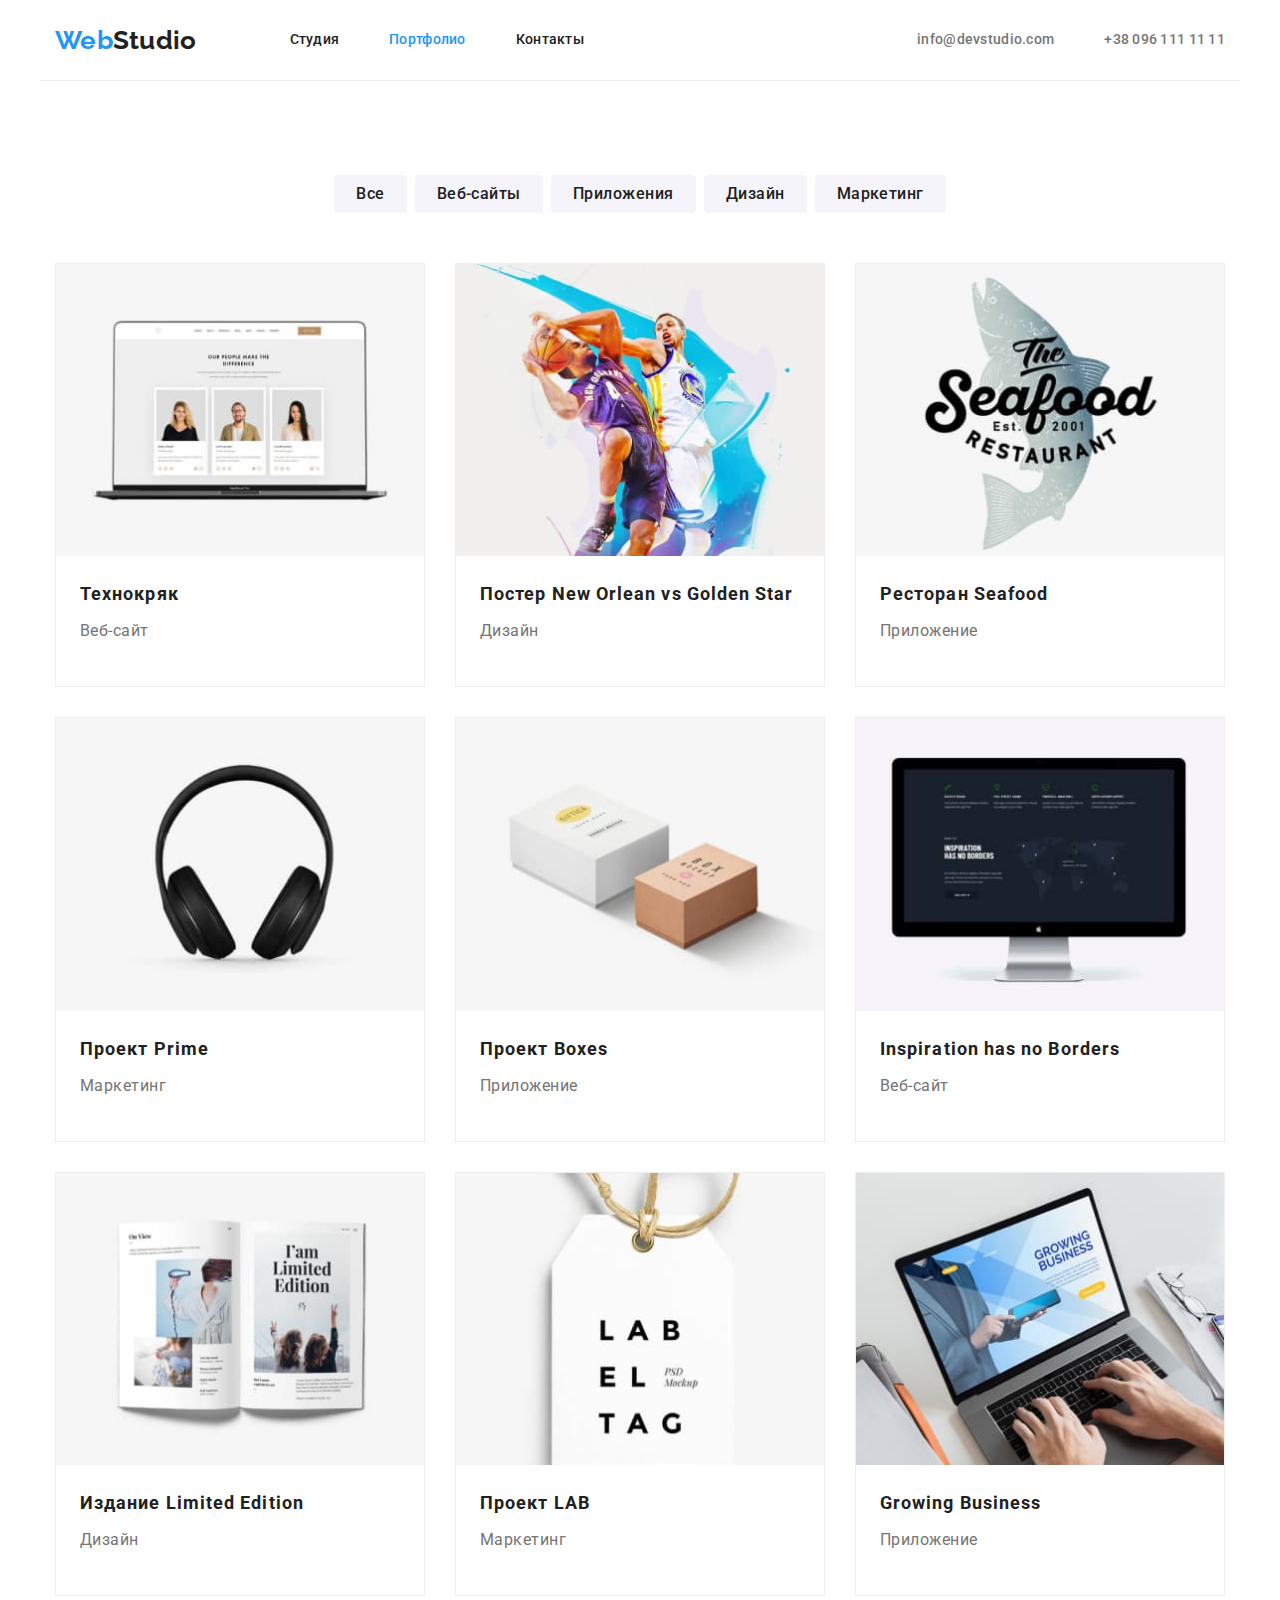
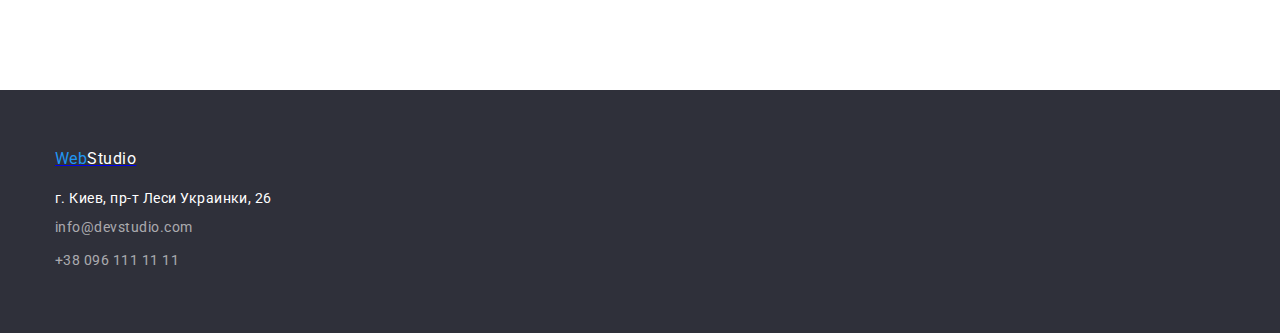
==== portfolio.html @ 875bd683 "add files" ====
<!DOCTYPE html>
<html lang="ru">
<head>
    <meta charset="UTF-8">
    <meta http-equiv="X-UA-Compatible" content="IE=edge">
    <meta name="viewport" content="width=device-width, initial-scale=1.0">
    <title>Document</title>
    <link href="https://fonts.googleapis.com/css2?family=Raleway:wght@700&family=Roboto:wght@400;500;700;900&display=swap" rel="stylesheet">
    <link rel="stylesheet" href="https://cdnjs.cloudflare.com/ajax/libs/modern-normalize/1.1.0/modern-normalize.min.css">
    <link rel="stylesheet" href="./css/styles.css">    
</head>
<body>
    <header class="page-header">
        <nav class="container site-nav">
            <a href="./index.html" class="logo"><span class="logo-web">Web</span><span class="logo-studio">Studio</span></a>
            <ul class="nav-nav list">
                <li class="item">
                    <a href="./index.html" class="site-nav-link">Студия</a>
                </li>
                <li class="item">
                    <a href="./portfolio.html" class="site-nav-link current">Портфолио</a>
                </li>
                <li class="item">
                    <a href="#" class="site-nav-link">Контакты</a>
                </li>
            </ul>
            <ul class="nav-contacts list">
                <li class="item">
                    <a href="mailto:info@devstudio.com" class="site-nav-contacts">info@devstudio.com</a>
                </li>
                <li class="item">
                    <a href="tel:+380961111111" class="site-nav-contacts">+38 096 111 11 11</a>
                </li>
            </ul>
        </nav>
</header>
    <main>
        <section class="section">
            <div class="container">
                <h1 class="jobs-portfolio">Наши работы</h1>
                <ul class="nav-filter list">
                    <li class="nav-filter-item">
                        <button type="button" class="nav-filter-btn">Все</button>
                    </li>
                    <li class="nav-filter-item">
                        <button type="button" class="nav-filter-btn">Веб-сайты</button>
                    </li>
                    <li class="nav-filter-item">
                        <button type="button" class="nav-filter-btn">Приложения</button>
                    </li>
                    <li class="nav-filter-item">
                        <button type="button" class="nav-filter-btn">Дизайн</button>
                    </li>
                    <li class="nav-filter-item">
                        <button type="button" class="nav-filter-btn">Маркетинг</button>
                    </li>
                </ul>
            <ul class="projects list">
                <li class="projects-item">
                    <a href="#" class="project-link">
                        <img src="./images/technokryak.jpg" alt="Веб сайт Технокряк" width="370" height="294" class="project-img">
                        <h2 class="project-title">Технокряк</h2>
                        <p class="project-type">Веб-сайт</p>
                        <p class="project-description">Lorem ipsum, dolor sit amet consectetur adipisicing elit. Corporis, expedita?</p>
                    </a>
                </li>
                <li class="projects-item">
                    <a href="#" class="project-link">
                        <img src="./images/poster-bbal.jpg" alt="Дизайн афиши бля баскетбольной игры" width="370" height="294" class="project-img">
                        <h2 class="project-title">Постер New Orlean vs Golden Star</h2>
                        <p class="project-type">Дизайн</p>
                        <p class="project-description">Lorem ipsum, dolor sit amet consectetur adipisicing elit. Corporis, expedita?</p>
                    </a>
                </li>
                <li class="projects-item">
                    <a href="#" class="project-link">
                        <img src="./images/seafood-restaurant.jpg" alt="Приложение для Ресторана морепродуктов" width="370" height="294" class="project-img">
                        <h2 class="project-title">Ресторан Seafood</h2>
                        <p class="project-type">Приложение</p>
                        <p class="project-description">Lorem ipsum, dolor sit amet consectetur adipisicing elit. Corporis, expedita?</p>
                    </a>
                </li>
                <li class="projects-item">
                    <a href="#" class="project-link">
                        <img src="./images/project-prime.jpg" alt="Маркетинговый Проект Прайм" width="370" height="294" class="project-img">
                        <h2 class="project-title">Проект Prime</h2>
                        <p class="project-type">Маркетинг</p>
                        <p class="project-description">Lorem ipsum, dolor sit amet consectetur adipisicing elit. Corporis, expedita?</p>
                    </a>
                </li>
                <li class="projects-item">
                    <a href="#" class="project-link">
                        <img src="./images/project-boxes.jpg" alt="Приложение Коробки" width="370" height="294" class="project-img">
                        <h2 class="project-title">Проект Boxes</h2>
                        <p class="project-type">Приложение</p>
                        <p class="project-description">Lorem ipsum, dolor sit amet consectetur adipisicing elit. Corporis, expedita?</p>
                    </a>
                </li>
                <li class="projects-item">
                    <a href="#" class="project-link">
                        <img src="./images/inspiration-has-no-borders.jpg" alt="Веб сайт Вдохновение" width="370" height="294" class="project-img">
                        <h2 class="project-title">Inspiration has no Borders</h2>
                        <p class="project-type">Веб-сайт</p>
                        <p class="project-description">Lorem ipsum, dolor sit amet consectetur adipisicing elit. Corporis, expedita?</p>
                    </a>
                </li>
                <li class="projects-item">
                    <a href="#" class="project-link">
                        <img src="./images/limited-edition.jpg" alt="Дизайн издания" width="370" height="294" class="project-img">
                        <h2 class="project-title">Издание Limited Edition</h2>
                        <p class="project-type">Дизайн</p>
                        <p class="project-description">Lorem ipsum, dolor sit amet consectetur adipisicing elit. Corporis, expedita?</p>
                    </a>
                </li>
                <li class="projects-item">
                    <a href="#" class="project-link">
                        <img src="./images/project-lab.jpg" alt="Маркетинговый проект LAB" width="370" height="294" class="project-img">
                        <h2 class="project-title">Проект LAB</h2>
                        <p class="project-type">Маркетинг</p>
                        <p class="project-description">Lorem ipsum, dolor sit amet consectetur adipisicing elit. Corporis, expedita?</p>
                    </a>
                </li>
                <li class="projects-item">
                    <a href="#" class="project-link">
                        <img src="./images/app-gw.jpg" alt="Приложение для бизнеса" width="370" height="294" class="project-img">
                        <h2 class="project-title">Growing Business</h2>
                        <p class="project-type">Приложение</p>
                        <p class="project-description">Lorem ipsum, dolor sit amet consectetur adipisicing elit. Corporis, expedita?</p>
                    </a>
                </li>
            </ul>
            </div>     
        </section>
    </main>
    <footer class="section page-footer">
        <div class="container">
            <a href="./index.html" class="logo-footer"><span class="logo-web">Web</span><span class="logo-studio-footer">Studio</span></a>
        <address>
            <ul class="adress list">
                <li class="list-adress-item">
                    <a href="https://goo.gl/maps/piqngm7oDQpEDh6u6" target="_blank" rel="noopener nofollow noreferrer" class="footer-address">г. Киев, пр-т Леси Украинки, 26</a>
                </li>
                <li class="list-adress-item">
                    <a href="mailto:info@devstudio.com" class="footer-contacts">info@devstudio.com</a>
                </li>
                <li class="list-adress-item">
                    <a href="tel:+380961111111" class="footer-contacts">+38 096 111 11 11</a>
                </li>
            </ul>
        </address>
        </div>
    </footer>
</body>
</html>
---- css/styles.css ----
html {
	box-sizing: border-box;
}
*,
*::after,
*::before {
	box-sizing: inherit;
}
/* Стили для обнуления верхних отступов у элементов */
h1,
h2,
h3,
h4,
h5,
h6,
p {
	margin-top: 0;
}
/* Класс для обнуления базовых свойств у списков (ul) */
.list {
	list-style: none;
	padding-left: 0;
	margin: 0;
}
/* Класс для обнуления базовых свойств у ссылок */
.link {
	text-decoration: none;
	color: inherit;
}
/* Свойства для корректного отображения картинок */
img {
	display: block;
	max-width: 100%;
	height: auto;
}
/* Свойства для обнуления курсива у address */
address {
	font-style: normal;
}

:root{
    --text-color-black: #212121;
    --color-white: #FFFFFF;
    --text-color-gray: #757575;
    --text-color-contacts-footer: rgba(255,255,255,0.6);
    --accent-color-main: #2196F3;
    --secondary-background-color: #f5f4fa;

}

/* all pages */
body {
   background-color: E5E5E5;
   font-family: Roboto, sans-serif; 
   letter-spacing: 0.03em;
   color: var(--text-color-gray);
   margin: 0;
}

.section {
    padding-top: 94px;
    padding-bottom: 94px;
}

.container {
    margin-left: auto;
    margin-right: auto;
    width: 1200px;
    padding-left: 15px;
    padding-right: 15px;    
    
    /* outline: 1px solid tomato; */
}


/* Header */
.page-header {
    display: flex;
    align-items: center;
    background-color: var(--color-white);
}

.logo {
    display: flex;
    font-family: raleway, sans-serif;
    font-weight: 700;
    font-size: 26px;
    line-height: 1.19;
    text-decoration: none;
}

.logo-web {
    display: block;
    color: var(--accent-color-main);
}

.logo-studio {
    display: block;
    color: var(--text-color-black);
}


.site-nav {
    display: flex;
    align-items: center;
    font-size: 14px;
    font-weight: 500;
    line-height: 1.14;
    letter-spacing: 0.02em;
    color: var(--text-color-black);
    border-bottom: 1px solid #ECECEC;

    /* outline: 1px solid tomato; */
}



.nav-nav .item+.item {
    margin-left: 50px;
}

.nav-nav {
    display: flex;
    margin-left: 93px;
} 

.nav-contacts {
    display: flex;
    padding-top: 32px;
    padding-bottom: 32px;
    margin-left: auto;

    /* outline: 1px solid tomato; */
}

.nav-contacts .item+.item {
    margin-left: 50px;
}


.site-nav-link {
    display: inline-block;
    padding-top: 32px;
    padding-bottom: 32px;

    text-decoration: none;
    color: var(--text-color-black);
}

.site-nav-link:hover {
    color: var(--accent-color-main);
}

.site-nav-link:focus {
    color: var(--accent-color-main);
}

.site-nav-contacts {
    display: block;
    color: var(--text-color-gray);
    letter-spacing: 0.02em;
    text-decoration: none;
    
    
    /* background-color: tomato; */
}

.current,
.site-nav-contacts:focus,
.site-nav-contacts:hover {
    color: var(--accent-color-main);
}


/* body index */

.hero {
    text-align: center;
    }

.hero-section {
    background-color: #2F303A;
}

.hero-title {
    font-weight: 900;
    margin-bottom: 30px;
    padding-left: 252px;
    padding-right: 252px;
    font-size: 44px;
    line-height: 1.36; 
    text-align: center;
    letter-spacing: 0.06em;
    text-transform: uppercase;
    color: var(--color-white);

    /* background-color: teal; */

}

.btn-hero {
    display: inline-block;
    border-radius: 4px;
    border: none;
    min-width: 200px;
    padding: 10 32;
    font-family: Roboto, sans-serif;
    background-color: var(--accent-color-main);
    color: var(--color-white);
    font-weight: 700;
    font-size: 16px;
    line-height: 1.87;
    letter-spacing: 0.03em;
    cursor: pointer;
}

.btn-hero:hover {
    background-color: #188CE8;
    color: var(--color-white);
    font-weight: 700;
    font-size: 16px;
    line-height: 1.87;    
}

/* benefits */

.benefits-titles {
    color: transparent;
    font-size: 0;
}

.benefits-grid {
    display: flex;
}

.benefits-list {
    width: 270px;
}
.benefits-grid .benefits-list+.benefits-list {
    margin-left: 50px;
}

.benefits-title {
    margin-bottom: 10px;
    font-weight: 700;
    font-size: 14px;
    line-height: 1.14;
    text-transform: uppercase;
    color: var(--text-color-black);

    outline: 1 solid tomato;
}

.benefits-description {
    font-size: 14px;
    line-height: 1.71;
    margin-bottom: 0;

    /* background-color: teal; */
}

/* our-jobs */
.our-jobs-title {
    margin-bottom: 50px;
    font-weight: 700;
    font-size: 36px;
    line-height: 1.17;
    text-align: center;
    color: var(--text-color-black);
}

.job-list {
    display: flex;
}

.job-list .job-item+.job-item {
    margin-left: 30px;
}


/* stuff */
.stuff {
    background-color: var(--secondary-background-color);
}

.stuff-list {
    display: flex;
}

.stuff-title {
    margin-bottom: 50px;
    font-weight: 700;
    font-size: 36px;
    line-height: 1.17;
    text-align: center;
    color: var(--text-color-black);
}
.stuff-image {
    margin-bottom: 30px;
}

.stuff-name {
    margin-bottom: 10px;
    font-weight: 500;
    font-size: 16px;
    line-height: 1.19;
    text-align: center;
    color: var(--text-color-black);
}

.stuff-position {
    margin-bottom: 30px;
    font-size: 16px;
    line-height: 1.19;
    text-align: center;
}

/* .stuff-item {
    outline: 1px solid lightgrey;
} */

.stuff-list .stuff-item+.stuff-item {
    margin-left: 30px;
}

/* footer */
.page-footer {
    padding-top: 60px;
    padding-bottom: 60px;
    background-color: #2F303A;
}

.logo-footer {
    display: flex;
    margin-bottom: 20px;
}

.logo-studio-footer {
    color: var(--color-white);
}

.adress {
    display: flex;
    flex-direction: column;
}

.list-adress-item:not(:last-child) {
    margin-bottom: 9px;
}

.footer-address {
    display: inline-block;
    font-style: normal;
    font-size: 14px;
    line-height: 1.71px;
    color: var(--color-white);
    text-decoration: none;
}

.footer-contacts {
    display: inline-block;
    font-style: normal;
    font-size: 14px;
    line-height: 1.71;
    text-decoration: none;
    color: rgba(255, 255, 255, 0.6);
}


.footer-contacts:hover,
.footer-contacts:focus {
   color: var(--accent-color-main); 
}

/* body portfolio */

.jobs-portfolio {
    color: transparent;
    font-size: 0;
}

.nav-filter {
    display: flex;
    font-size: 16px;
    font-weight: 500;
    line-height: 1.62;
    justify-content: center;
}

.nav-filter .nav-filter-item+.nav-filter-item {
    margin-left: 8px;
}

.nav-filter-btn {
    padding-left: 22px;
    padding-top: 6px;
    padding-right: 22px;
    padding-bottom: 6px;
    margin-bottom: 50px;
    border: none;
    border-radius: 4px;
    font-family: Roboto, sans-serif;
    font-weight: 500;
    font-size: 16px;
    line-height: 1.62;
    color: var(--text-color-black);
    background-color: #F5F4FA;
    letter-spacing: 0.03em;
    cursor: pointer;
}

.nav-filter-btn:active,
.nav-filter-btn:hover,
.nav-filter-btn:focus {
    color: var(--color-white);
    background-color: var(--accent-color-main);
}

.projects{
    display: flex;
    flex-wrap: wrap;
    text-decoration: none;
    
}
.projects-item {
    display: flex;
    width: calc((100% - 60px) / 3);
    margin-right: 30px;
    margin-bottom: 30px;
    border: 1px solid #eeeeee;
    
}

.projects-item:nth-child(3n) {
    margin-right: 0;
}

.projects-item:nth-last-child(-n + 3)  {
    margin-bottom: 0;
}

.project-img {
    margin-bottom: 20px;
}

.project-link {
    display: block;
    margin-bottom: 20px;
    text-decoration: none;
    color: var(--text-color-gray);
}

.project-title {
    display: inline-block;
    margin-bottom: 4px;
    padding-left: 24px;
    text-decoration: none;
    font-weight: 700;
    font-size: 18px;
    line-height: 2;
    letter-spacing: 0.06em;
    color: var(--text-color-black);
}

.project-type {
    /* display: inline-block; */
    margin-bottom: 20px;
    padding-left: 24px;
    text-decoration: none;
    font-size: 16px;
    line-height: 1.88;
}


.project-description {
    font-size: 0;
    color: transparent;
}
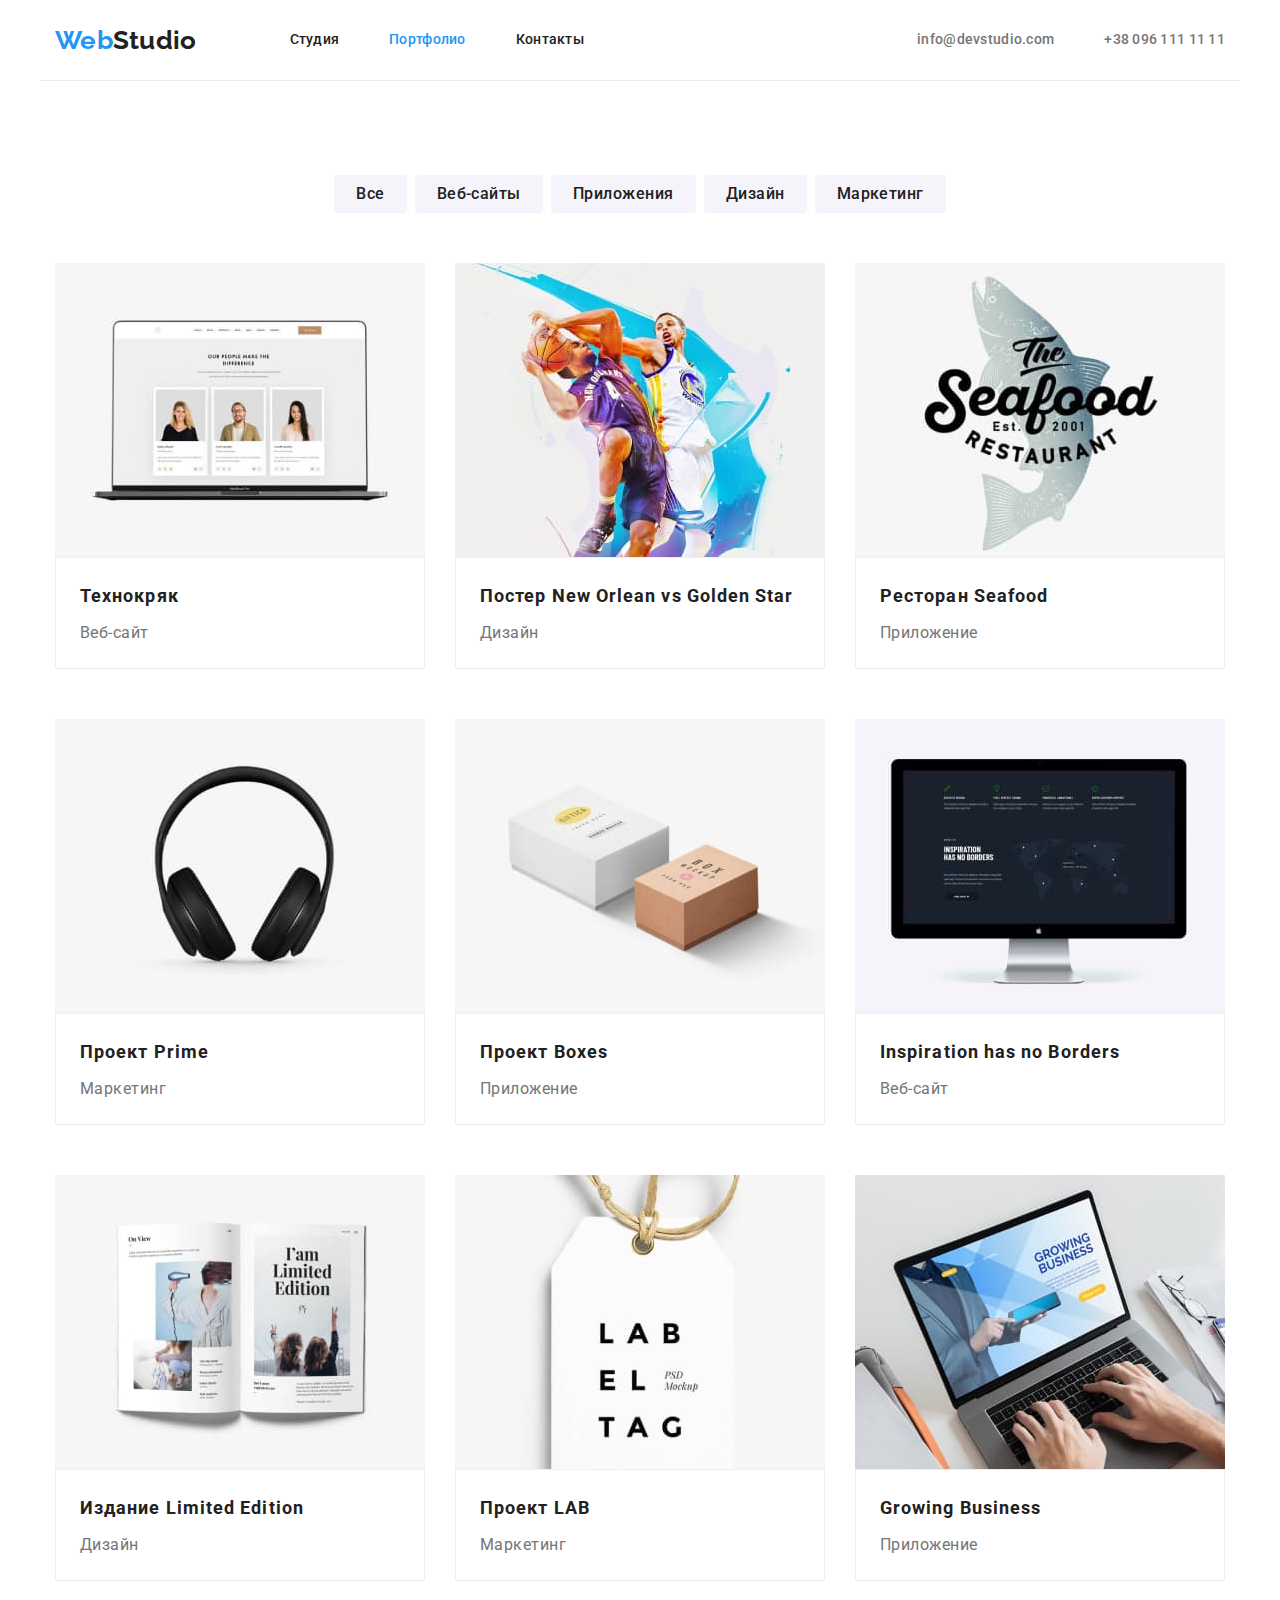
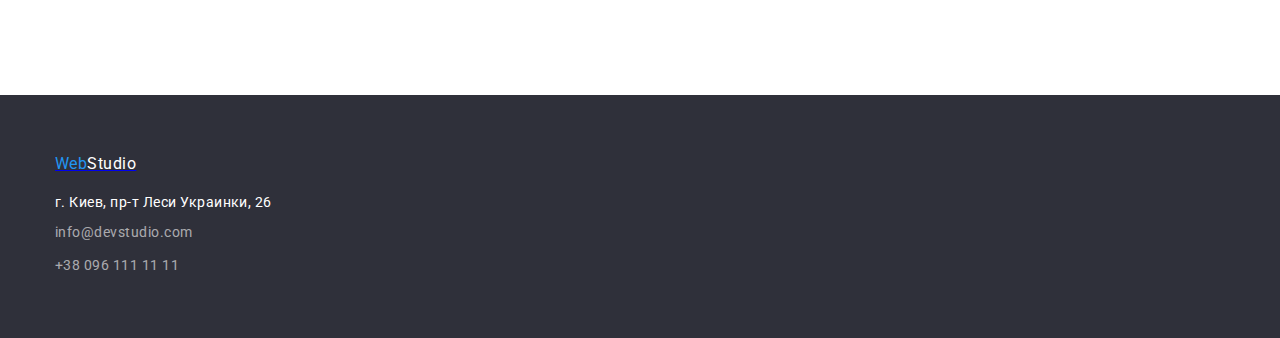
==== commit 6d20774d: "update porfolio + css" ====
--- a/portfolio.html
+++ b/portfolio.html
@@ -59,73 +59,91 @@
                 <li class="projects-item">
                     <a href="#" class="project-link">
                         <img src="./images/technokryak.jpg" alt="Веб сайт Технокряк" width="370" height="294" class="project-img">
-                        <h2 class="project-title">Технокряк</h2>
-                        <p class="project-type">Веб-сайт</p>
-                        <p class="project-description">Lorem ipsum, dolor sit amet consectetur adipisicing elit. Corporis, expedita?</p>
+                        <div class="project-item-card">
+                            <h2 class="project-title">Технокряк</h2>
+                            <p class="project-type">Веб-сайт</p>
+                            <p class="project-description">Lorem ipsum, dolor sit amet consectetur adipisicing elit. Corporis, expedita?</p>
+                        </div>
                     </a>
                 </li>
                 <li class="projects-item">
                     <a href="#" class="project-link">
                         <img src="./images/poster-bbal.jpg" alt="Дизайн афиши бля баскетбольной игры" width="370" height="294" class="project-img">
-                        <h2 class="project-title">Постер New Orlean vs Golden Star</h2>
-                        <p class="project-type">Дизайн</p>
-                        <p class="project-description">Lorem ipsum, dolor sit amet consectetur adipisicing elit. Corporis, expedita?</p>
+                        <div class="project-item-card">
+                            <h2 class="project-title">Постер New Orlean vs Golden Star</h2>
+                            <p class="project-type">Дизайн</p>
+                            <p class="project-description">Lorem ipsum, dolor sit amet consectetur adipisicing elit. Corporis, expedita?</p>
+                        </div>
                     </a>
                 </li>
                 <li class="projects-item">
                     <a href="#" class="project-link">
                         <img src="./images/seafood-restaurant.jpg" alt="Приложение для Ресторана морепродуктов" width="370" height="294" class="project-img">
-                        <h2 class="project-title">Ресторан Seafood</h2>
-                        <p class="project-type">Приложение</p>
-                        <p class="project-description">Lorem ipsum, dolor sit amet consectetur adipisicing elit. Corporis, expedita?</p>
-                    </a>
+                            <div class="project-item-card">
+                                <h2 class="project-title">Ресторан Seafood</h2>
+                                <p class="project-type">Приложение</p>
+                                <p class="project-description">Lorem ipsum, dolor sit amet consectetur adipisicing elit. Corporis, expedita?</p>
+                            </div>
+                        </a>
                 </li>
                 <li class="projects-item">
                     <a href="#" class="project-link">
                         <img src="./images/project-prime.jpg" alt="Маркетинговый Проект Прайм" width="370" height="294" class="project-img">
-                        <h2 class="project-title">Проект Prime</h2>
-                        <p class="project-type">Маркетинг</p>
-                        <p class="project-description">Lorem ipsum, dolor sit amet consectetur adipisicing elit. Corporis, expedita?</p>
+                        <div class="project-item-card">
+                            <h2 class="project-title">Проект Prime</h2>
+                            <p class="project-type">Маркетинг</p>
+                            <p class="project-description">Lorem ipsum, dolor sit amet consectetur adipisicing elit. Corporis, expedita?</p>
+                        </div>
                     </a>
                 </li>
                 <li class="projects-item">
                     <a href="#" class="project-link">
                         <img src="./images/project-boxes.jpg" alt="Приложение Коробки" width="370" height="294" class="project-img">
-                        <h2 class="project-title">Проект Boxes</h2>
-                        <p class="project-type">Приложение</p>
-                        <p class="project-description">Lorem ipsum, dolor sit amet consectetur adipisicing elit. Corporis, expedita?</p>
+                        <div class="project-item-card">
+                            <h2 class="project-title">Проект Boxes</h2>
+                            <p class="project-type">Приложение</p>
+                            <p class="project-description">Lorem ipsum, dolor sit amet consectetur adipisicing elit. Corporis, expedita?</p>
+                        </div>
                     </a>
                 </li>
                 <li class="projects-item">
                     <a href="#" class="project-link">
                         <img src="./images/inspiration-has-no-borders.jpg" alt="Веб сайт Вдохновение" width="370" height="294" class="project-img">
-                        <h2 class="project-title">Inspiration has no Borders</h2>
-                        <p class="project-type">Веб-сайт</p>
-                        <p class="project-description">Lorem ipsum, dolor sit amet consectetur adipisicing elit. Corporis, expedita?</p>
+                            <div class="project-item-card">
+                            <h2 class="project-title">Inspiration has no Borders</h2>
+                            <p class="project-type">Веб-сайт</p>
+                            <p class="project-description">Lorem ipsum, dolor sit amet consectetur adipisicing elit. Corporis, expedita?</p>
+                        </div>
                     </a>
                 </li>
                 <li class="projects-item">
                     <a href="#" class="project-link">
                         <img src="./images/limited-edition.jpg" alt="Дизайн издания" width="370" height="294" class="project-img">
-                        <h2 class="project-title">Издание Limited Edition</h2>
-                        <p class="project-type">Дизайн</p>
-                        <p class="project-description">Lorem ipsum, dolor sit amet consectetur adipisicing elit. Corporis, expedita?</p>
+                        <div class="project-item-card">
+                            <h2 class="project-title">Издание Limited Edition</h2>
+                            <p class="project-type">Дизайн</p>
+                            <p class="project-description">Lorem ipsum, dolor sit amet consectetur adipisicing elit. Corporis, expedita?</p>
+                        </div>
                     </a>
                 </li>
                 <li class="projects-item">
                     <a href="#" class="project-link">
                         <img src="./images/project-lab.jpg" alt="Маркетинговый проект LAB" width="370" height="294" class="project-img">
-                        <h2 class="project-title">Проект LAB</h2>
-                        <p class="project-type">Маркетинг</p>
-                        <p class="project-description">Lorem ipsum, dolor sit amet consectetur adipisicing elit. Corporis, expedita?</p>
+                        <div class="project-item-card">
+                            <h2 class="project-title">Проект LAB</h2>
+                            <p class="project-type">Маркетинг</p>
+                            <p class="project-description">Lorem ipsum, dolor sit amet consectetur adipisicing elit. Corporis, expedita?</p>
+                        </div>
                     </a>
                 </li>
                 <li class="projects-item">
                     <a href="#" class="project-link">
                         <img src="./images/app-gw.jpg" alt="Приложение для бизнеса" width="370" height="294" class="project-img">
-                        <h2 class="project-title">Growing Business</h2>
-                        <p class="project-type">Приложение</p>
-                        <p class="project-description">Lorem ipsum, dolor sit amet consectetur adipisicing elit. Corporis, expedita?</p>
+                            <div class="project-item-card">
+                            <h2 class="project-title">Growing Business</h2>
+                            <p class="project-type">Приложение</p>
+                            <p class="project-description">Lorem ipsum, dolor sit amet consectetur adipisicing elit. Corporis, expedita?</p>
+                        </div>
                     </a>
                 </li>
             </ul>
@@ -151,4 +169,4 @@
         </div>
     </footer>
 </body>
-</html>+</html>
--- a/css/styles.css
+++ b/css/styles.css
@@ -68,8 +68,6 @@
     width: 1200px;
     padding-left: 15px;
     padding-right: 15px;    
-    
-    /* outline: 1px solid tomato; */
 }
 
 
@@ -109,8 +107,6 @@
     letter-spacing: 0.02em;
     color: var(--text-color-black);
     border-bottom: 1px solid #ECECEC;
-
-    /* outline: 1px solid tomato; */
 }
 
 
@@ -129,8 +125,6 @@
     padding-top: 32px;
     padding-bottom: 32px;
     margin-left: auto;
-
-    /* outline: 1px solid tomato; */
 }
 
 .nav-contacts .item+.item {
@@ -160,9 +154,6 @@
     color: var(--text-color-gray);
     letter-spacing: 0.02em;
     text-decoration: none;
-    
-    
-    /* background-color: tomato; */
 }
 
 .current,
@@ -193,9 +184,6 @@
     letter-spacing: 0.06em;
     text-transform: uppercase;
     color: var(--color-white);
-
-    /* background-color: teal; */
-
 }
 
 .btn-hero {
@@ -247,19 +235,19 @@
     line-height: 1.14;
     text-transform: uppercase;
     color: var(--text-color-black);
-
-    outline: 1 solid tomato;
 }
 
 .benefits-description {
     font-size: 14px;
     line-height: 1.71;
     margin-bottom: 0;
-
-    /* background-color: teal; */
 }
 
 /* our-jobs */
+
+.our-jobs {
+    padding-top: 0px;
+}
 .our-jobs-title {
     margin-bottom: 50px;
     font-weight: 700;
@@ -314,10 +302,6 @@
     line-height: 1.19;
     text-align: center;
 }
-
-/* .stuff-item {
-    outline: 1px solid lightgrey;
-} */
 
 .stuff-list .stuff-item+.stuff-item {
     margin-left: 30px;
@@ -427,9 +411,12 @@
     width: calc((100% - 60px) / 3);
     margin-right: 30px;
     margin-bottom: 30px;
+}
+
+.project-item-card {
     border: 1px solid #eeeeee;
-    
-}
+}
+
 
 .projects-item:nth-child(3n) {
     margin-right: 0;
@@ -437,10 +424,6 @@
 
 .projects-item:nth-last-child(-n + 3)  {
     margin-bottom: 0;
-}
-
-.project-img {
-    margin-bottom: 20px;
 }
 
 .project-link {
@@ -454,6 +437,7 @@
     display: inline-block;
     margin-bottom: 4px;
     padding-left: 24px;
+    padding-top: 20px;
     text-decoration: none;
     font-weight: 700;
     font-size: 18px;
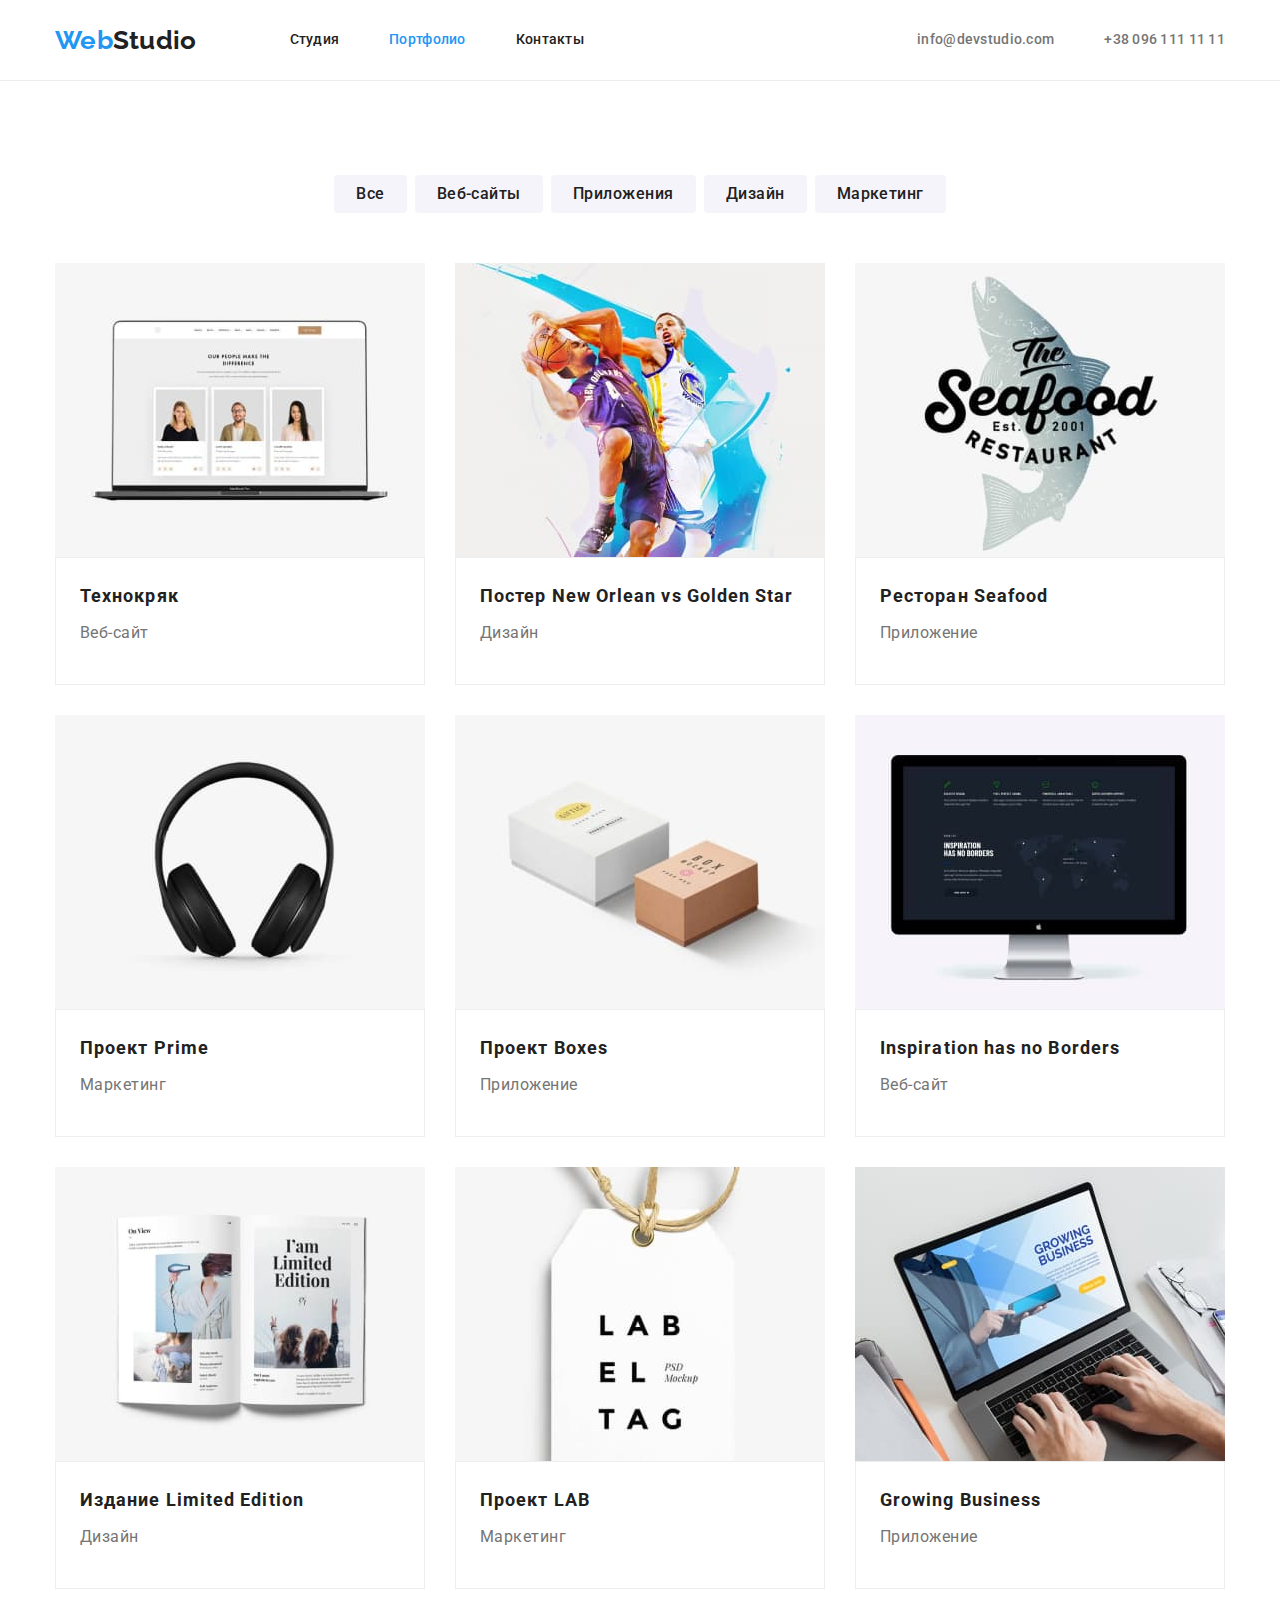
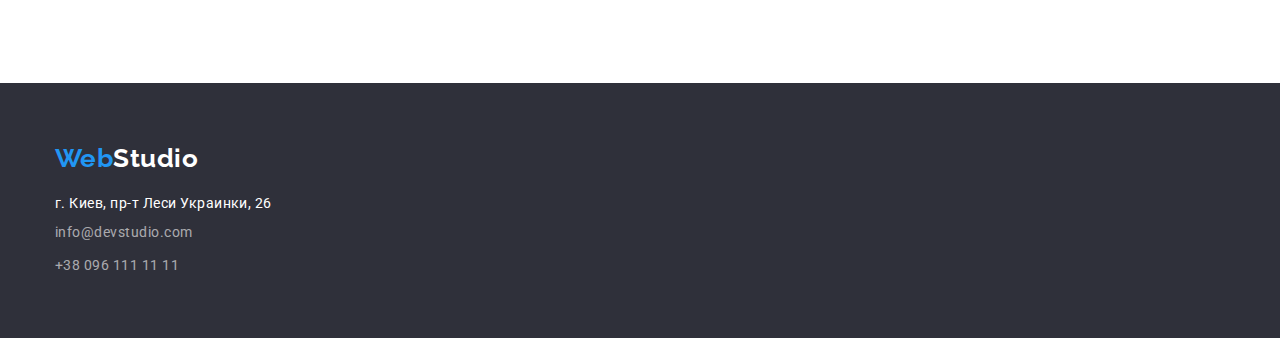
==== commit 783a898a: "fix mistakes" ====
--- a/portfolio.html
+++ b/portfolio.html
@@ -62,7 +62,6 @@
                         <div class="project-item-card">
                             <h2 class="project-title">Технокряк</h2>
                             <p class="project-type">Веб-сайт</p>
-                            <p class="project-description">Lorem ipsum, dolor sit amet consectetur adipisicing elit. Corporis, expedita?</p>
                         </div>
                     </a>
                 </li>
@@ -72,7 +71,6 @@
                         <div class="project-item-card">
                             <h2 class="project-title">Постер New Orlean vs Golden Star</h2>
                             <p class="project-type">Дизайн</p>
-                            <p class="project-description">Lorem ipsum, dolor sit amet consectetur adipisicing elit. Corporis, expedita?</p>
                         </div>
                     </a>
                 </li>
@@ -82,7 +80,6 @@
                             <div class="project-item-card">
                                 <h2 class="project-title">Ресторан Seafood</h2>
                                 <p class="project-type">Приложение</p>
-                                <p class="project-description">Lorem ipsum, dolor sit amet consectetur adipisicing elit. Corporis, expedita?</p>
                             </div>
                         </a>
                 </li>
@@ -92,7 +89,6 @@
                         <div class="project-item-card">
                             <h2 class="project-title">Проект Prime</h2>
                             <p class="project-type">Маркетинг</p>
-                            <p class="project-description">Lorem ipsum, dolor sit amet consectetur adipisicing elit. Corporis, expedita?</p>
                         </div>
                     </a>
                 </li>
@@ -102,7 +98,6 @@
                         <div class="project-item-card">
                             <h2 class="project-title">Проект Boxes</h2>
                             <p class="project-type">Приложение</p>
-                            <p class="project-description">Lorem ipsum, dolor sit amet consectetur adipisicing elit. Corporis, expedita?</p>
                         </div>
                     </a>
                 </li>
@@ -112,7 +107,6 @@
                             <div class="project-item-card">
                             <h2 class="project-title">Inspiration has no Borders</h2>
                             <p class="project-type">Веб-сайт</p>
-                            <p class="project-description">Lorem ipsum, dolor sit amet consectetur adipisicing elit. Corporis, expedita?</p>
                         </div>
                     </a>
                 </li>
@@ -122,7 +116,6 @@
                         <div class="project-item-card">
                             <h2 class="project-title">Издание Limited Edition</h2>
                             <p class="project-type">Дизайн</p>
-                            <p class="project-description">Lorem ipsum, dolor sit amet consectetur adipisicing elit. Corporis, expedita?</p>
                         </div>
                     </a>
                 </li>
@@ -132,7 +125,6 @@
                         <div class="project-item-card">
                             <h2 class="project-title">Проект LAB</h2>
                             <p class="project-type">Маркетинг</p>
-                            <p class="project-description">Lorem ipsum, dolor sit amet consectetur adipisicing elit. Corporis, expedita?</p>
                         </div>
                     </a>
                 </li>
@@ -142,7 +134,6 @@
                             <div class="project-item-card">
                             <h2 class="project-title">Growing Business</h2>
                             <p class="project-type">Приложение</p>
-                            <p class="project-description">Lorem ipsum, dolor sit amet consectetur adipisicing elit. Corporis, expedita?</p>
                         </div>
                     </a>
                 </li>
--- a/css/styles.css
+++ b/css/styles.css
@@ -76,6 +76,7 @@
     display: flex;
     align-items: center;
     background-color: var(--color-white);
+    border-bottom: 1px solid #ECECEC;
 }
 
 .logo {
@@ -106,7 +107,6 @@
     line-height: 1.14;
     letter-spacing: 0.02em;
     color: var(--text-color-black);
-    border-bottom: 1px solid #ECECEC;
 }
 
 
@@ -171,6 +171,8 @@
 
 .hero-section {
     background-color: #2F303A;
+    padding-top: 200px;
+    padding-bottom: 200px;
 }
 
 .hero-title {
@@ -283,9 +285,12 @@
     text-align: center;
     color: var(--text-color-black);
 }
-.stuff-image {
+
+.stuff-info {
+    margin-top: 30px;
     margin-bottom: 30px;
 }
+
 
 .stuff-name {
     margin-bottom: 10px;
@@ -297,7 +302,6 @@
 }
 
 .stuff-position {
-    margin-bottom: 30px;
     font-size: 16px;
     line-height: 1.19;
     text-align: center;
@@ -317,6 +321,11 @@
 .logo-footer {
     display: flex;
     margin-bottom: 20px;
+    font-family: raleway, sans-serif;
+    font-weight: 700;
+    font-size: 26px;
+    line-height: 1.19;
+    text-decoration: none;
 }
 
 .logo-studio-footer {
@@ -415,6 +424,9 @@
 
 .project-item-card {
     border: 1px solid #eeeeee;
+    padding-left: 24px;
+    padding-top: 20px;
+    padding-bottom: 20px;
 }
 
 
@@ -428,7 +440,6 @@
 
 .project-link {
     display: block;
-    margin-bottom: 20px;
     text-decoration: none;
     color: var(--text-color-gray);
 }
@@ -436,8 +447,6 @@
 .project-title {
     display: inline-block;
     margin-bottom: 4px;
-    padding-left: 24px;
-    padding-top: 20px;
     text-decoration: none;
     font-weight: 700;
     font-size: 18px;
@@ -447,16 +456,7 @@
 }
 
 .project-type {
-    /* display: inline-block; */
-    margin-bottom: 20px;
-    padding-left: 24px;
     text-decoration: none;
     font-size: 16px;
     line-height: 1.88;
 }
-
-
-.project-description {
-    font-size: 0;
-    color: transparent;
-}